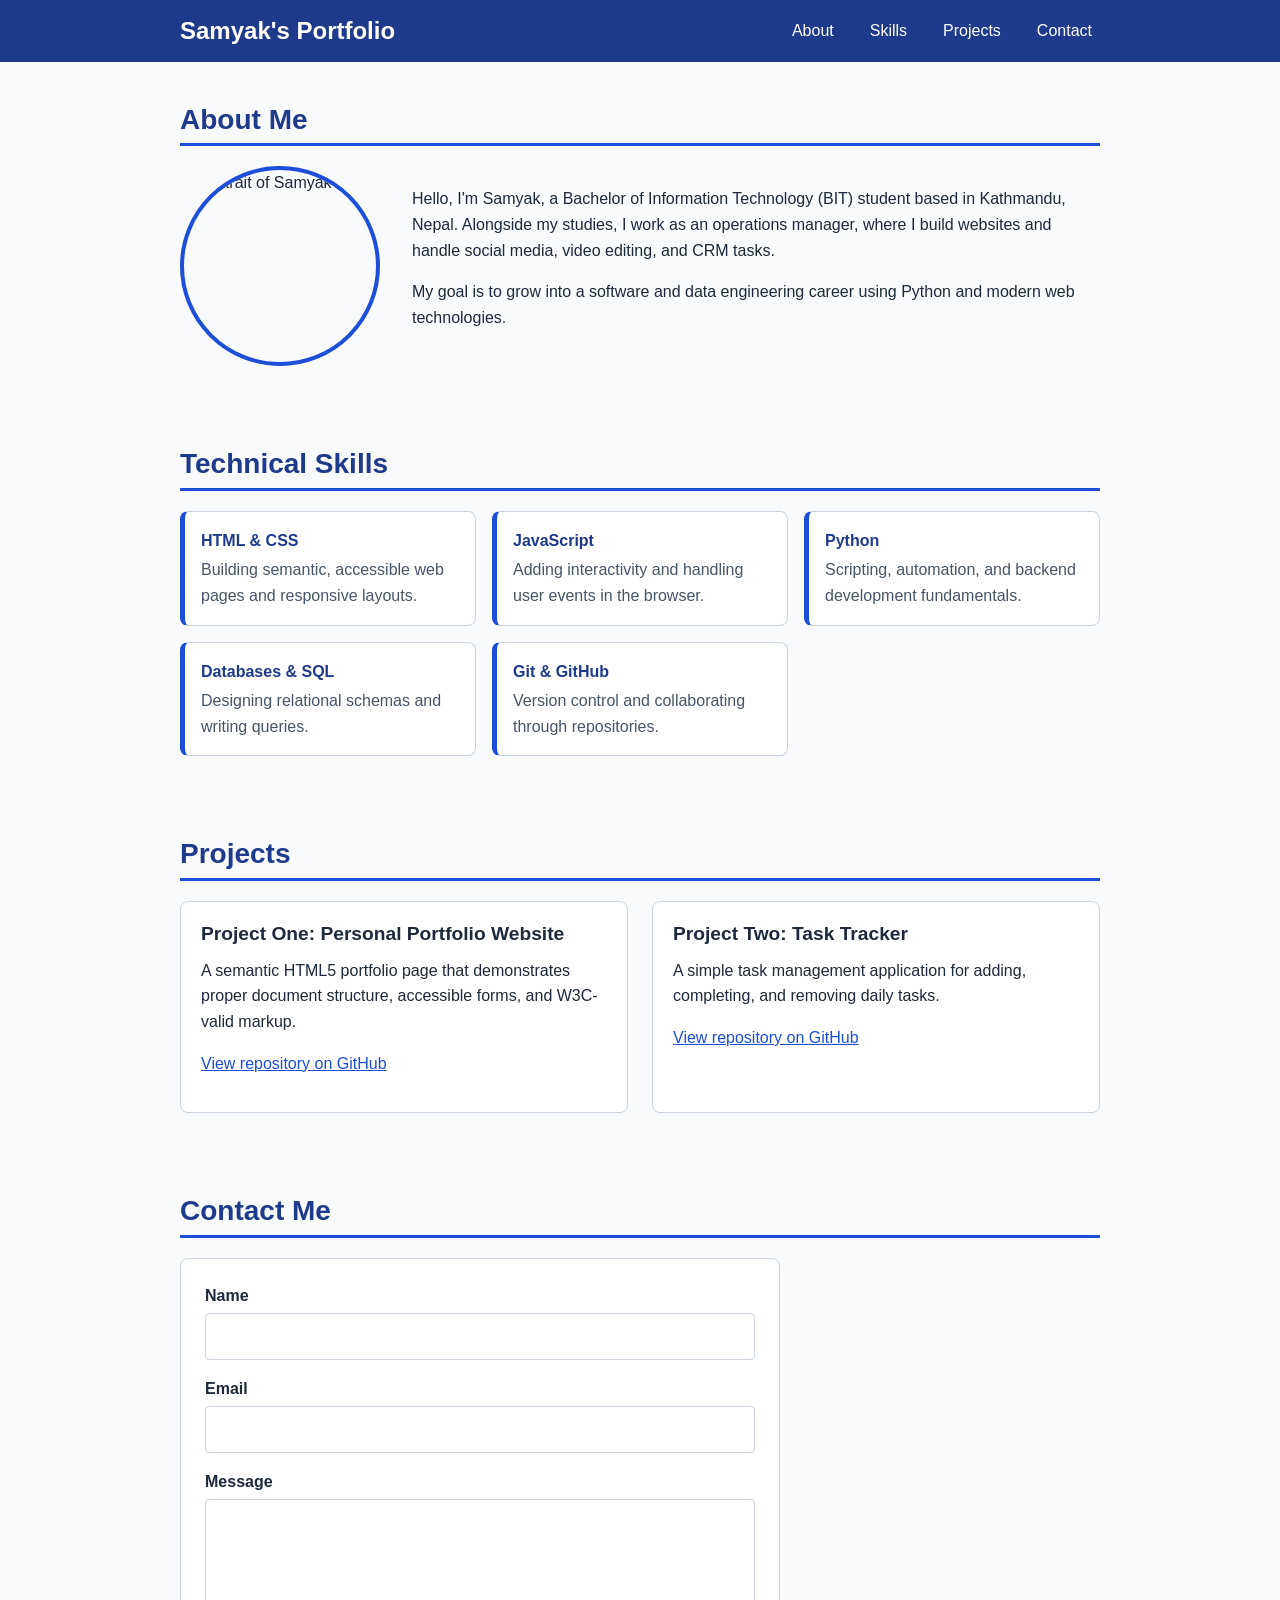
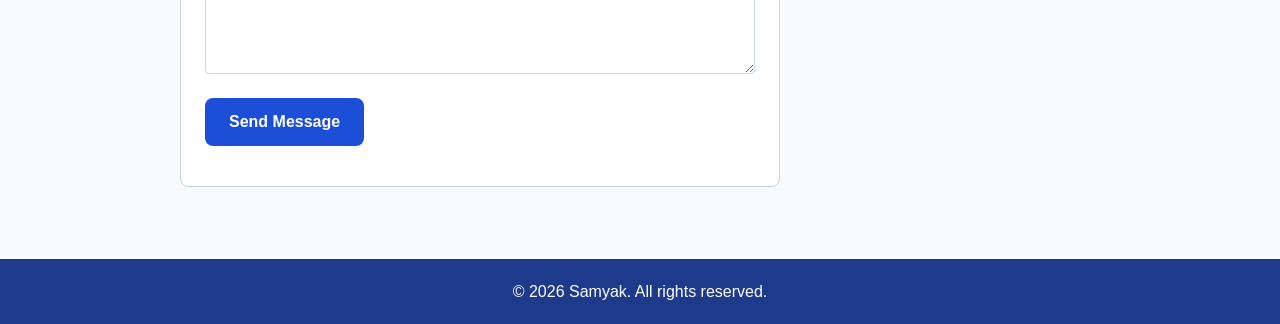
==== index.html @ 5084f587 "Fix folder structure and update css" ====
<!DOCTYPE html>
<html lang="en">
<head>
  <meta charset="utf-8">
  <meta name="viewport" content="width=device-width, initial-scale=1">
  <title>Samyak | Portfolio</title>
  <meta name="description" content="Personal portfolio of Samyak, a BIT student and web developer.">
  <!-- External stylesheet: all styling is kept in style.css -->
  <link rel="stylesheet" href="style.css">
</head>
<body>

  <!-- Site header with title and main navigation -->
  <header class="site-header">
    <div class="header-inner">
      <h1>Samyak's Portfolio</h1>
      <nav class="site-nav" aria-label="Main navigation">
        <ul>
          <li><a href="#about">About</a></li>
          <li><a href="#skills">Skills</a></li>
          <li><a href="#projects">Projects</a></li>
          <li><a href="#contact">Contact</a></li>
        </ul>
      </nav>
    </div>
  </header>

  <main>

    <!-- About section: photo and short biography -->
    <section id="about">
      <h2>About Me</h2>
      <div class="about-content">
        <img class="profile-photo" src="https://i.imgur.com/1tpAFeb.png" alt="Portrait of Samyak" width="200" height="200">
        <div>
          <p>
            Hello, I'm Samyak, a Bachelor of Information Technology (BIT) student based in
            Kathmandu, Nepal. Alongside my studies, I work as an operations manager, where I
            build websites and handle social media, video editing, and CRM tasks.
          </p>
          <p>
            My goal is to grow into a software and data engineering career using Python
            and modern web technologies.
          </p>
        </div>
      </div>
    </section>

    <!-- Skills section: description list displayed as a grid of cards -->
    <section id="skills">
      <h2>Technical Skills</h2>
      <dl class="skills-list">
        <div class="skill">
          <dt>HTML &amp; CSS</dt>
          <dd>Building semantic, accessible web pages and responsive layouts.</dd>
        </div>
        <div class="skill">
          <dt>JavaScript</dt>
          <dd>Adding interactivity and handling user events in the browser.</dd>
        </div>
        <div class="skill">
          <dt>Python</dt>
          <dd>Scripting, automation, and backend development fundamentals.</dd>
        </div>
        <div class="skill">
          <dt>Databases &amp; SQL</dt>
          <dd>Designing relational schemas and writing queries.</dd>
        </div>
        <div class="skill">
          <dt>Git &amp; GitHub</dt>
          <dd>Version control and collaborating through repositories.</dd>
        </div>
      </dl>
    </section>

    <!-- Projects section: one article per project -->
    <section id="projects">
      <h2>Projects</h2>
      <div class="projects-grid">

        <article class="project-card">
          <h3>Project One: Personal Portfolio Website</h3>
          <p>
            A semantic HTML5 portfolio page that demonstrates proper document structure,
            accessible forms, and W3C-valid markup.
          </p>
          <p><a href="https://github.com/samyakghaju/Portfolio">View repository on GitHub</a></p>
        </article>

        <article class="project-card">
          <h3>Project Two: Task Tracker</h3>
          <p>
            A simple task management application for adding, completing, and removing
            daily tasks.
          </p>
          <p><a href="https://github.com/samyakghaju/leadsmyk">View repository on GitHub</a></p>
        </article>

      </div>
    </section>

    <!-- Contact section: accessible form with labels -->
    <section id="contact">
      <h2>Contact Me</h2>
      <form class="contact-form" action="#" method="post">
        <p>
          <label for="name">Name</label>
          <input type="text" id="name" name="name" autocomplete="name" required>
        </p>
        <p>
          <label for="email">Email</label>
          <input type="email" id="email" name="email" autocomplete="email" required>
        </p>
        <p>
          <label for="message">Message</label>
          <textarea id="message" name="message" rows="6" required></textarea>
        </p>
        <p>
          <button class="btn" type="submit">Send Message</button>
        </p>
      </form>
    </section>

  </main>

  <footer class="site-footer">
    <p>&copy; 2026 Samyak. All rights reserved.</p>
  </footer>

</body>
</html>
---- style.css ----
:root {
  --color-primary: #1d4ed8;      
  --color-primary-dark: #1e3a8a; 
  --color-bg: #f8fafc;          
  --color-surface: #ffffff;     
  --color-text: #1e293b;       
  --color-muted: #475569;      
  --color-border: #cbd5e1;     

  --font-main: "Segoe UI", Roboto, Helvetica, Arial, sans-serif;
  --radius: 8px;
  --max-width: 960px;
}

*,
*::before,
*::after {
  box-sizing: border-box; 
}

html {
  scroll-behavior: smooth;
}

body {
  margin: 0;
  font-family: var(--font-main);
  font-size: 1rem;
  line-height: 1.6;
  color: var(--color-text);
  background-color: var(--color-bg);
}

h1, h2, h3 {
  line-height: 1.25;
  margin: 0 0 0.75rem;
}

h2 {
  font-size: 1.75rem;
  color: var(--color-primary-dark);
  border-bottom: 3px solid var(--color-primary);
  padding-bottom: 0.4rem;
  margin-bottom: 1.25rem;
}

h3 {
  font-size: 1.2rem;
}

p {
  margin: 0 0 1rem;
}

a {
  color: var(--color-primary);
}

a:hover {
  color: var(--color-primary-dark);
}


a:focus-visible,
button:focus-visible,
input:focus-visible,
textarea:focus-visible {
  outline: 3px solid #f59e0b;
  outline-offset: 2px;
}



main,
.header-inner,
.footer-inner {
  width: 100%;
  max-width: var(--max-width);
  margin: 0 auto;
  padding: 0 1.25rem;
}

main section {
  padding: 2.5rem 0;
}


.site-header {
  background-color: var(--color-primary-dark);
  color: #ffffff;
  padding: 1rem 0;
  position: sticky; 
  z-index: 10;
}


.header-inner {
  display: flex;
  justify-content: space-between;
  align-items: center;
  flex-wrap: wrap;
  gap: 0.75rem;
}

.site-header h1 {
  font-size: 1.5rem;
  margin: 0;
}

.site-nav ul {
  display: flex;
  gap: 1.25rem;
  list-style: none;
  margin: 0;
  padding: 0;
}

.site-nav a {
  color: #ffffff;
  text-decoration: none;
  padding: 0.25rem 0.5rem;
  border-radius: 4px;
}

.site-nav a:hover {
  background-color: var(--color-primary);
}



.about-content {
  display: flex;
  align-items: center;
  gap: 2rem;
}

.profile-photo {
  width: 200px;
  height: 200px;
  object-fit: cover;
  border-radius: 50%;
  border: 4px solid var(--color-primary);
  flex-shrink: 0;
}



.skills-list {
  display: grid;
  grid-template-columns: repeat(auto-fit, minmax(240px, 1fr));
  gap: 1rem;
  margin: 0;
}

.skill {
  background-color: var(--color-surface);
  border: 1px solid var(--color-border);
  border-left: 5px solid var(--color-primary);
  border-radius: var(--radius);
  padding: 1rem;
}

.skill dt {
  font-weight: 700;
  color: var(--color-primary-dark);
}

.skill dd {
  margin: 0.25rem 0 0;
  color: var(--color-muted);
}


.projects-grid {
  display: grid;
  grid-template-columns: repeat(2, 1fr);
  gap: 1.5rem;
}

.project-card {
  background-color: var(--color-surface);
  border: 1px solid var(--color-border);
  border-radius: var(--radius);
  padding: 1.25rem;
}


.contact-form {
  background-color: var(--color-surface);
  border: 1px solid var(--color-border);
  border-radius: var(--radius);
  padding: 1.5rem;
  max-width: 600px;
}

.contact-form label {
  display: block;
  font-weight: 600;
  margin-bottom: 0.3rem;
}

.contact-form input,
.contact-form textarea {
  width: 100%;
  padding: 0.6rem;
  font: inherit;
  border: 1px solid var(--color-border);
  border-radius: 4px;
}

.contact-form textarea {
  resize: vertical;
}

.btn {
  background-color: var(--color-primary);
  color: #ffffff;
  font: inherit;
  font-weight: 600;
  padding: 0.7rem 1.5rem;
  border: none;
  border-radius: var(--radius);
  cursor: pointer;
}

.btn:hover {
  background-color: var(--color-primary-dark);
}


.site-footer {
  background-color: var(--color-primary-dark);
  color: #ffffff;
  text-align: center;
  padding: 1.25rem 0;
  margin-top: 2rem;
}

.site-footer p {
  margin: 0;
}


@media (max-width: 768px) {
  .projects-grid {
    grid-template-columns: 1fr;
  }
}

@media (max-width: 600px) {
  .header-inner {
    flex-direction: column;
    align-items: flex-start;
  }

  .site-nav ul {
    flex-wrap: wrap;
    gap: 0.5rem;
  }

  .about-content {
    flex-direction: column;
    text-align: center;
  }

  h2 {
    font-size: 1.5rem;
  }
}
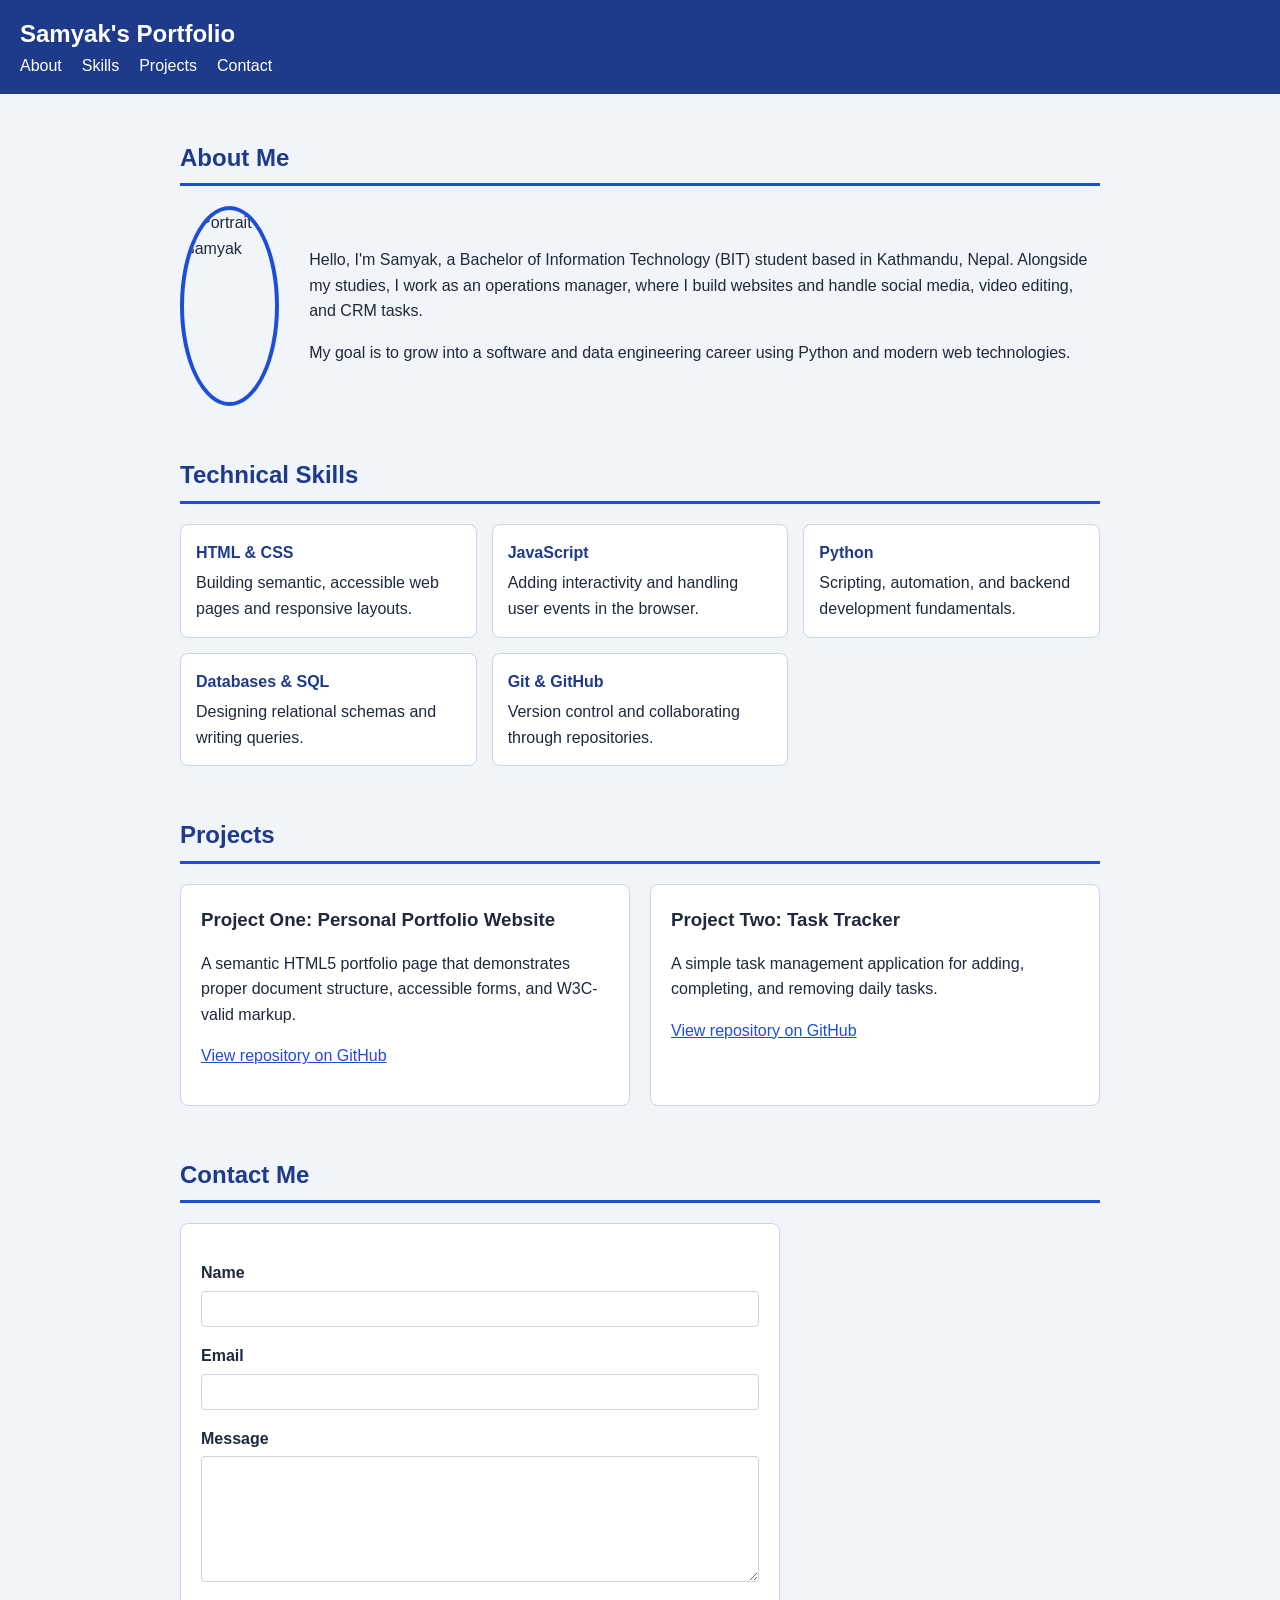
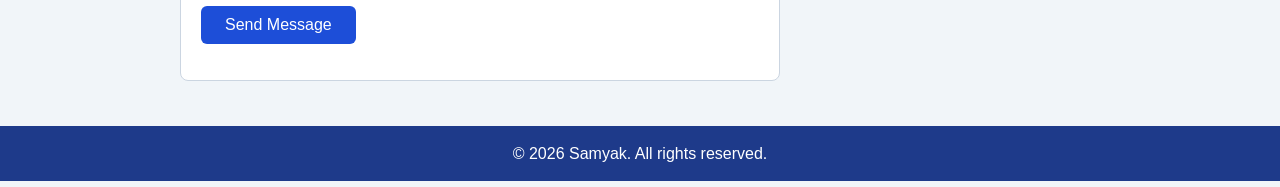
==== commit 72f904e4: "Small Updates" ====
--- a/index.html
+++ b/index.html
@@ -5,12 +5,11 @@
   <meta name="viewport" content="width=device-width, initial-scale=1">
   <title>Samyak | Portfolio</title>
   <meta name="description" content="Personal portfolio of Samyak, a BIT student and web developer.">
-  <!-- External stylesheet: all styling is kept in style.css -->
+  <!-- link to external css -->
   <link rel="stylesheet" href="style.css">
 </head>
 <body>
 
-  <!-- Site header with title and main navigation -->
   <header class="site-header">
     <div class="header-inner">
       <h1>Samyak's Portfolio</h1>
@@ -27,7 +26,6 @@
 
   <main>
 
-    <!-- About section: photo and short biography -->
     <section id="about">
       <h2>About Me</h2>
       <div class="about-content">
@@ -46,7 +44,6 @@
       </div>
     </section>
 
-    <!-- Skills section: description list displayed as a grid of cards -->
     <section id="skills">
       <h2>Technical Skills</h2>
       <dl class="skills-list">
@@ -73,7 +70,6 @@
       </dl>
     </section>
 
-    <!-- Projects section: one article per project -->
     <section id="projects">
       <h2>Projects</h2>
       <div class="projects-grid">
@@ -99,9 +95,9 @@
       </div>
     </section>
 
-    <!-- Contact section: accessible form with labels -->
     <section id="contact">
       <h2>Contact Me</h2>
+      <!-- contact form -->
       <form class="contact-form" action="#" method="post">
         <p>
           <label for="name">Name</label>
@@ -128,4 +124,4 @@
   </footer>
 
 </body>
-</html>
+</html>
--- a/style.css
+++ b/style.css
@@ -1,261 +1,201 @@
-:root {
-  --color-primary: #1d4ed8;      
-  --color-primary-dark: #1e3a8a; 
-  --color-bg: #f8fafc;          
-  --color-surface: #ffffff;     
-  --color-text: #1e293b;       
-  --color-muted: #475569;      
-  --color-border: #cbd5e1;     
-
-  --font-main: "Segoe UI", Roboto, Helvetica, Arial, sans-serif;
-  --radius: 8px;
-  --max-width: 960px;
-}
-
-*,
-*::before,
-*::after {
-  box-sizing: border-box; 
-}
-
-html {
-  scroll-behavior: smooth;
+/* border-box so padding does not add to width */
+* {
+  box-sizing: border-box;
 }
 
 body {
   margin: 0;
-  font-family: var(--font-main);
-  font-size: 1rem;
+  font-family: Arial, Helvetica, sans-serif;
+  font-size: 16px;
   line-height: 1.6;
-  color: var(--color-text);
-  background-color: var(--color-bg);
+  color: #1e293b;
+  background-color: #f1f5f9;
 }
 
 h1, h2, h3 {
-  line-height: 1.25;
-  margin: 0 0 0.75rem;
+  margin: 0 0 10px;
 }
 
 h2 {
-  font-size: 1.75rem;
-  color: var(--color-primary-dark);
-  border-bottom: 3px solid var(--color-primary);
-  padding-bottom: 0.4rem;
-  margin-bottom: 1.25rem;
-}
-
-h3 {
-  font-size: 1.2rem;
-}
-
-p {
-  margin: 0 0 1rem;
+  color: #1e3a8a;
+  border-bottom: 3px solid #1d4ed8;
+  padding-bottom: 6px;
+  margin-bottom: 20px;
 }
 
 a {
-  color: var(--color-primary);
+  color: #1d4ed8;
 }
 
 a:hover {
-  color: var(--color-primary-dark);
-}
-
-
-a:focus-visible,
-button:focus-visible,
-input:focus-visible,
-textarea:focus-visible {
-  outline: 3px solid #f59e0b;
-  outline-offset: 2px;
-}
-
-
-
-main,
-.header-inner,
-.footer-inner {
-  width: 100%;
-  max-width: var(--max-width);
-  margin: 0 auto;
-  padding: 0 1.25rem;
-}
-
-main section {
-  padding: 2.5rem 0;
-}
-
-
-.site-header {
-  background-color: var(--color-primary-dark);
-  color: #ffffff;
-  padding: 1rem 0;
-  position: sticky; 
-  z-index: 10;
-}
-
-
-.header-inner {
+  color: #1e3a8a;
+}
+
+/* header: title left, nav right */
+header {
+  background-color: #1e3a8a;
+  color: #ffffff;
+  padding: 15px 20px;
   display: flex;
   justify-content: space-between;
   align-items: center;
-  flex-wrap: wrap;
-  gap: 0.75rem;
-}
-
-.site-header h1 {
-  font-size: 1.5rem;
-  margin: 0;
-}
-
-.site-nav ul {
+}
+
+header h1 {
+  font-size: 24px;
+  margin: 0;
+}
+
+nav ul {
   display: flex;
-  gap: 1.25rem;
+  gap: 20px;
   list-style: none;
   margin: 0;
   padding: 0;
 }
 
-.site-nav a {
+nav a {
   color: #ffffff;
   text-decoration: none;
-  padding: 0.25rem 0.5rem;
-  border-radius: 4px;
-}
-
-.site-nav a:hover {
-  background-color: var(--color-primary);
-}
-
-
-
+}
+
+nav a:hover {
+  text-decoration: underline;
+}
+
+/* keep content centered */
+main {
+  max-width: 960px;
+  margin: 0 auto;
+  padding: 20px;
+}
+
+section {
+  padding: 25px 0;
+}
+
+/* photo next to text */
 .about-content {
   display: flex;
   align-items: center;
-  gap: 2rem;
+  gap: 30px;
 }
 
 .profile-photo {
   width: 200px;
   height: 200px;
-  object-fit: cover;
   border-radius: 50%;
-  border: 4px solid var(--color-primary);
-  flex-shrink: 0;
-}
-
-
-
+  border: 4px solid #1d4ed8;
+}
+
+/* skills in 3 columns */
 .skills-list {
   display: grid;
-  grid-template-columns: repeat(auto-fit, minmax(240px, 1fr));
-  gap: 1rem;
+  grid-template-columns: repeat(3, 1fr);
+  gap: 15px;
   margin: 0;
 }
 
 .skill {
-  background-color: var(--color-surface);
-  border: 1px solid var(--color-border);
-  border-left: 5px solid var(--color-primary);
-  border-radius: var(--radius);
-  padding: 1rem;
+  background-color: #ffffff;
+  border: 1px solid #cbd5e1;
+  border-radius: 8px;
+  padding: 15px;
 }
 
 .skill dt {
-  font-weight: 700;
-  color: var(--color-primary-dark);
+  font-weight: bold;
+  color: #1e3a8a;
 }
 
 .skill dd {
-  margin: 0.25rem 0 0;
-  color: var(--color-muted);
-}
-
-
+  margin: 5px 0 0;
+}
+
+/* projects in 2 columns */
 .projects-grid {
   display: grid;
   grid-template-columns: repeat(2, 1fr);
-  gap: 1.5rem;
+  gap: 20px;
 }
 
 .project-card {
-  background-color: var(--color-surface);
-  border: 1px solid var(--color-border);
-  border-radius: var(--radius);
-  padding: 1.25rem;
-}
-
+  background-color: #ffffff;
+  border: 1px solid #cbd5e1;
+  border-radius: 8px;
+  padding: 20px;
+}
 
 .contact-form {
-  background-color: var(--color-surface);
-  border: 1px solid var(--color-border);
-  border-radius: var(--radius);
-  padding: 1.5rem;
+  background-color: #ffffff;
+  border: 1px solid #cbd5e1;
+  border-radius: 8px;
+  padding: 20px;
   max-width: 600px;
 }
 
 .contact-form label {
   display: block;
-  font-weight: 600;
-  margin-bottom: 0.3rem;
+  font-weight: bold;
+  margin-bottom: 5px;
 }
 
 .contact-form input,
 .contact-form textarea {
   width: 100%;
-  padding: 0.6rem;
-  font: inherit;
-  border: 1px solid var(--color-border);
+  padding: 8px;
+  font-size: 16px;
+  border: 1px solid #cbd5e1;
   border-radius: 4px;
 }
 
-.contact-form textarea {
-  resize: vertical;
-}
-
 .btn {
-  background-color: var(--color-primary);
-  color: #ffffff;
-  font: inherit;
-  font-weight: 600;
-  padding: 0.7rem 1.5rem;
+  background-color: #1d4ed8;
+  color: #ffffff;
+  font-size: 16px;
+  padding: 10px 24px;
   border: none;
-  border-radius: var(--radius);
+  border-radius: 6px;
   cursor: pointer;
 }
 
 .btn:hover {
-  background-color: var(--color-primary-dark);
-}
-
-
-.site-footer {
-  background-color: var(--color-primary-dark);
+  background-color: #1e3a8a;
+}
+
+footer {
+  background-color: #1e3a8a;
   color: #ffffff;
   text-align: center;
-  padding: 1.25rem 0;
-  margin-top: 2rem;
-}
-
-.site-footer p {
-  margin: 0;
-}
-
-
+  padding: 15px;
+}
+
+footer p {
+  margin: 0;
+}
+
+/* tablet */
 @media (max-width: 768px) {
+  .skills-list {
+    grid-template-columns: repeat(2, 1fr);
+  }
+
   .projects-grid {
     grid-template-columns: 1fr;
   }
 }
 
+/* mobile */
 @media (max-width: 600px) {
-  .header-inner {
+  header {
     flex-direction: column;
     align-items: flex-start;
-  }
-
-  .site-nav ul {
+    gap: 10px;
+  }
+
+  nav ul {
     flex-wrap: wrap;
-    gap: 0.5rem;
+    gap: 10px;
   }
 
   .about-content {
@@ -263,7 +203,7 @@
     text-align: center;
   }
 
-  h2 {
-    font-size: 1.5rem;
-  }
-}
+  .skills-list {
+    grid-template-columns: 1fr;
+  }
+}
